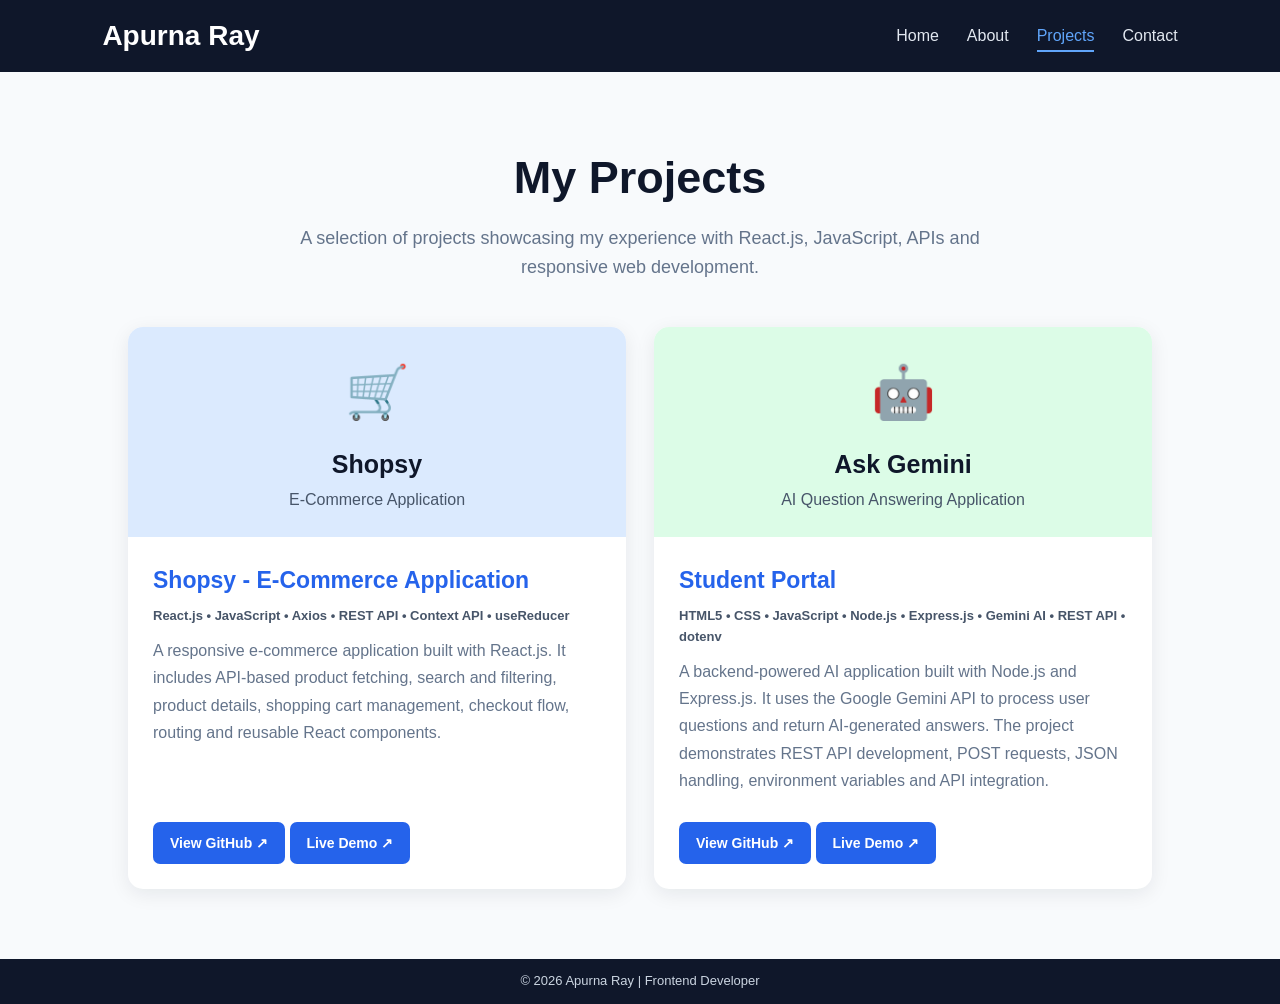
==== projects.html @ 20e0e90c "Initial portfolio" ====
<!DOCTYPE html>

<html lang="en">

<head>
    <meta charset="UTF-8">
    <meta name="viewport" content="width=device-width, initial-scale=1.0">


    <meta name="description" content="Projects by Apurna Ray - React.js, JavaScript and web development projects.">

    <meta name="author" content="Apurna Ray">

    <title>Projects | Apurna Ray</title>

    <link rel="stylesheet" href="css/style.css">


</head>

<body>


    <!-- Navigation -->
    <nav>
        <h1>Apurna Ray</h1>

        <ul>
            <li><a href="index.html">Home</a></li>
            <li><a href="about.html">About</a></li>
            <li><a href="projects.html" class="active">Projects</a></li>
            <li><a href="contact.html">Contact</a></li>
        </ul>
    </nav>


    <!-- Projects Section -->
    <section class="projects">

        <div class="projects-header">

            <h2>My Projects</h2>

            <p>
                A selection of projects showcasing my experience
                with React.js, JavaScript, APIs and responsive web development.
            </p>

        </div>


        <div class="project-container">


            <!-- PROJECT 1 -->
            <div class="project-card">

                <div class="project-preview ecommerce-preview">

                    <div class="preview-icon">🛒</div>

                    <h3>Shopsy</h3>

                    <p>E-Commerce Application</p>

                </div>


                <div class="project-content">

                    <h3>Shopsy - E-Commerce Application</h3>

                    <p class="tech-stack">
                        React.js • JavaScript • Axios • REST API • Context API • useReducer
                    </p>

                    <p>
                        A responsive e-commerce application built with React.js.
                        It includes API-based product fetching, search and filtering,
                        product details, shopping cart management, checkout flow,
                        routing and reusable React components.
                    </p>

                    <div class="project-links">

                        <a href="https://github.com/aparnaray06/Assesment" target="_blank" rel="noopener noreferrer"
                            class="project-btn">
                            View GitHub ↗
                        </a>

                        <a href="https://assesment-black-iota.vercel.app/" target="_blank" rel="noopener noreferrer"
                            class="project-btn">
                            Live Demo ↗ </a>

                    </div>

                </div>

            </div>

            <!-- PROJECT 2 -->
            <div class="project-card">

                <div class="project-preview portal-preview">

                    <div class="preview-icon">
                        🤖
                    </div>

                    <h3>Ask Gemini</h3>

                    <p>AI Question Answering Application</p>

                </div>


                <div class="project-content">

                    <h3>Student Portal</h3>

                    <p class="tech-stack">
                        HTML5 • CSS • JavaScript • Node.js • Express.js • Gemini AI • REST API • dotenv
                    </p>

                    <p>
                        A backend-powered AI application built with Node.js and Express.js.
                        It uses the Google Gemini API to process user questions and return
                        AI-generated answers. The project demonstrates REST API development,
                        POST requests, JSON handling, environment variables and API integration.
                    </p>

                    <div class="project-links">

                        <a href="https://github.com/aparnaray06/Ask-Gemini-Phase5-" target="_blank"
                            rel="noopener noreferrer" class="project-btn">
                            View GitHub ↗
                        </a>
                        <a href="https://ask-gemini-phase5-i412.onrender.com/" target="_blank" rel="noopener noreferrer"
                            class="project-btn">
                            Live Demo ↗ </a>

                    </div>

                </div>

            </div>


        </div>

    </section>


    <!-- Footer -->
    <footer>

        <p>
            &copy; 2026 Apurna Ray | Frontend Developer
        </p>

    </footer>


</body>

</html>
---- css/style.css ----
/* =========================
   RESET
========================= */

* {
    margin: 0;
    padding: 0;
    box-sizing: border-box;
}

html {
    scroll-behavior: smooth;
}

body {
    font-family: Arial, Helvetica, sans-serif;
    background: #f8fafc;
    color: #1e293b;
    line-height: 1.6;
    min-height: 100vh;

    display: flex;
    flex-direction: column;
}


/* =========================
   NAVBAR
========================= */

nav {
    width: 100%;
    height: 72px;

    background: #0f172a;

    display: flex;
    align-items: center;
    justify-content: space-between;

    padding: 0 8%;

    flex-shrink: 0;
}

nav h1 {
    color: white;
    font-size: 28px;
    font-weight: 700;
}

nav ul {
    display: flex;
    align-items: center;

    list-style: none;
    gap: 28px;
}

nav ul li a {
    position: relative;

    color: #e2e8f0;
    text-decoration: none;

    font-size: 16px;
    font-weight: 500;

    transition: 0.3s;
}

nav ul li a:hover {
    color: #60a5fa;
}

nav ul li a.active {
    color: #60a5fa;
}

nav ul li a.active::after {
    content: "";

    position: absolute;

    left: 0;
    bottom: -8px;

    width: 100%;
    height: 2px;

    background: #60a5fa;
}


/* =========================
   HOME / HERO
========================= */

.hero {
    width: 100%;

    display: flex;
    align-items: center;
    justify-content: space-between;

    gap: 70px;

    padding: 55px 10%;

    /*
       Navbar = 72px
       Footer ≈ 50px
       Hero takes remaining screen
    */
    min-height: calc(100vh - 122px);

    background: white;
}

.hero-text {
    max-width: 620px;
}

.intro {
    color: #2563eb !important;

    font-size: 20px !important;
    font-weight: 600;

    margin-bottom: 5px !important;
}

.hero-text h1 {
    color: #2563eb;

    font-size: 72px;
    line-height: 1.1;

    margin-bottom: 12px;
}

.hero-text h2 {
    color: #0f172a;

    font-size: 36px;
    line-height: 1.3;

    margin-bottom: 20px;
}

.hero-text h2 span {
    color: #64748b;

    font-size: 22px;
}

.hero-text > p {
    color: #64748b;

    font-size: 18px;
    line-height: 1.8;

    margin-bottom: 28px;
}


/* =========================
   HERO BUTTONS
========================= */

.hero-buttons {
    display: flex;
    align-items: center;
    gap: 12px;

    flex-wrap: wrap;
}

.btn {
    display: inline-block;

    background: #2563eb;
    color: white;

    text-decoration: none;

    padding: 12px 24px;

    border-radius: 7px;

    font-size: 15px;
    font-weight: 600;

    transition: 0.3s;
}

.btn:hover {
    background: #1d4ed8;

    transform: translateY(-2px);
}


/* SECONDARY BUTTON */

.secondary-btn {
    background: white;

    color: #2563eb;

    border: 2px solid #2563eb;
}

.secondary-btn:hover {
    background: #2563eb;
    color: white;
}


/* =========================
   SOCIAL LINKS
========================= */

.social-links {
    display: flex;

    gap: 22px;

    margin-top: 20px;
}

.social-links a {
    color: #2563eb;

    text-decoration: none;

    font-size: 14px;
    font-weight: 600;

    transition: 0.3s;
}

.social-links a:hover {
    color: #1d4ed8;
    text-decoration: underline;
}


/* =========================
   PROFILE IMAGE
========================= */

.hero-image {
    display: flex;
    justify-content: center;
    align-items: center;

    flex-shrink: 0;
}

.hero-image img {
    width: 310px;
    height: 310px;

    object-fit: cover;

    border-radius: 50%;

    border: 5px solid white;

    box-shadow:
        0 10px 30px rgba(15, 23, 42, 0.18);
}


/* =========================
   COMMON SECTION HEADING
========================= */

.section-heading {
    text-align: center;

    margin-bottom: 45px;
}

.section-heading h2 {
    color: #0f172a;

    font-size: 45px;

    margin-bottom: 10px;
}

.section-heading p {
    color: #64748b;

    font-size: 18px;

    max-width: 700px;

    margin: auto;
}


/* =========================
   ABOUT PAGE
========================= */

.about {
    width: 100%;

    padding: 70px 10%;

    min-height: calc(100vh - 122px);
}

.about-content {
    max-width: 850px;

    margin: 0 auto;
}

.about-content p {
    color: #64748b;

    font-size: 18px;

    line-height: 1.8;

    text-align: center;

    margin-bottom: 22px;
}


/* SUB HEADING */

.sub-heading {
    color: #0f172a;

    text-align: center;

    font-size: 35px;

    margin-top: 65px;
    margin-bottom: 30px;
}


/* =========================
   SKILLS
========================= */

.skills {
    display: flex;

    justify-content: center;
    align-items: stretch;

    flex-wrap: wrap;

    gap: 20px;
}

.skills-box {
    width: 155px;
    min-height: 155px;

    background: white;

    border-radius: 12px;

    padding: 22px 15px;

    display: flex;
    flex-direction: column;

    align-items: center;
    justify-content: center;

    text-align: center;

    box-shadow:
        0 5px 18px rgba(15, 23, 42, 0.08);

    transition: 0.3s;
}

.skills-box:hover {
    transform: translateY(-7px);

    box-shadow:
        0 12px 28px rgba(15, 23, 42, 0.14);
}

.skills-box img {
    width: 62px;
    height: 62px;

    object-fit: contain;

    margin-bottom: 12px;
}

.skills-box h3 {
    color: #334155;

    font-size: 16px;
}


/* =========================
   ADDITIONAL SKILLS
========================= */

.additional-skills {
    max-width: 850px;

    margin: 65px auto 0;

    padding: 32px;

    background: white;

    border-radius: 14px;

    box-shadow:
        0 5px 20px rgba(15, 23, 42, 0.07);
}

.additional-skills h2 {
    color: #0f172a;

    font-size: 30px;

    margin-bottom: 22px;
}

.additional-skills p {
    color: #64748b;

    margin-bottom: 13px;
}

.additional-skills strong {
    color: #2563eb;
}

.additional-skills span {
    color: #f59e0b;

    font-size: 13px;
}


/* =========================
   EXPERIENCE
========================= */

.experience {
    max-width: 850px;

    margin: 65px auto 0;
}

.experience > h2 {
    color: #0f172a;

    text-align: center;

    font-size: 35px;

    margin-bottom: 30px;
}

.experience-item {
    background: white;

    padding: 27px;

    margin-bottom: 22px;

    border-left: 4px solid #2563eb;

    border-radius: 10px;

    box-shadow:
        0 5px 20px rgba(15, 23, 42, 0.07);
}

.experience-item h3 {
    color: #2563eb;

    font-size: 22px;

    margin-bottom: 7px;
}

.experience-item p {
    color: #64748b;

    margin-bottom: 8px;
}


/* =========================
   PROJECTS PAGE
========================= */

.projects {
    width: 100%;

    padding: 70px 10%;

    min-height: calc(100vh - 122px);
}

.projects-header {
    text-align: center;

    margin-bottom: 45px;
}

.projects-header h2 {
    color: #0f172a;

    font-size: 45px;

    margin-bottom: 10px;
}

.projects-header p {
    color: #64748b;

    font-size: 18px;

    max-width: 700px;

    margin: auto;
}


/* PROJECT GRID */

.project-container {
    max-width: 1200px;

    margin: 0 auto;

    display: grid;

    grid-template-columns:
        repeat(auto-fit, minmax(300px, 1fr));

    gap: 28px;
}


/* PROJECT CARD */

.project-card {
    background: white;

    border-radius: 15px;

    overflow: hidden;

    display: flex;
    flex-direction: column;

    box-shadow:
        0 5px 20px rgba(15, 23, 42, 0.08);

    transition: 0.3s;
}

.project-card:hover {
    transform: translateY(-7px);

    box-shadow:
        0 15px 35px rgba(15, 23, 42, 0.14);
}


/* =========================
   PROJECT PREVIEW
========================= */

.project-preview {
    height: 210px;

    display: flex;
    flex-direction: column;

    align-items: center;
    justify-content: center;

    text-align: center;

    padding: 20px;
}

.ecommerce-preview {
    background: #dbeafe;
}

.context-preview {
    background: #ede9fe;
}

.portal-preview {
    background: #dcfce7;
}

.preview-icon {
    font-size: 52px;

    margin-bottom: 10px;
}

.project-preview h3 {
    color: #0f172a;

    font-size: 25px;

    margin-bottom: 3px;
}

.project-preview p {
    color: #475569;

    margin: 0;
}


/* =========================
   PROJECT CONTENT
========================= */

.project-content {
    padding: 25px;

    display: flex;
    flex-direction: column;

    flex: 1;
}

.project-content > h3 {
    color: #2563eb;

    font-size: 23px;

    margin-bottom: 8px;
}

.project-content p {
    color: #64748b;

    line-height: 1.7;

    margin-bottom: 10px;
}

.project-content .tech-stack {
    color: #475569;

    font-size: 13px;

    font-weight: 600;

    line-height: 1.6;
}


/* PROJECT BUTTON */

.project-links {
    margin-top: auto;

    padding-top: 18px;
}

.project-btn {
    display: inline-block;

    background: #2563eb;

    color: white !important;

    text-decoration: none;

    padding: 10px 17px;

    border-radius: 7px;

    font-size: 14px;

    font-weight: 600;

    transition: 0.3s;
}

.project-btn:hover {
    background: #1d4ed8;

    transform: translateY(-2px);
}


/* =========================
   CONTACT PAGE
========================= */

.contact {
    width: 100%;

    padding: 70px 10%;

    min-height: calc(100vh - 122px);
}


/* CONTACT INFO */

.contact-info {
    max-width: 900px;

    margin: 0 auto 55px;

    display: flex;

    justify-content: center;

    gap: 22px;

    flex-wrap: wrap;
}

.contact-item {
    background: white;

    min-width: 240px;

    padding: 25px;

    border-radius: 12px;

    text-align: center;

    box-shadow:
        0 5px 20px rgba(15, 23, 42, 0.08);
}

.contact-item h3 {
    color: #0f172a;

    margin-bottom: 8px;
}

.contact-item a {
    color: #2563eb;

    text-decoration: none;

    font-size: 14px;

    word-break: break-word;
}

.contact-item a:hover {
    text-decoration: underline;
}


/* =========================
   CONTACT FORM
========================= */

.contact-form {
    max-width: 650px;

    margin: 0 auto;

    background: white;

    padding: 35px;

    border-radius: 14px;

    box-shadow:
        0 5px 20px rgba(15, 23, 42, 0.08);
}

.contact-form h2 {
    color: #0f172a;

    text-align: center;

    font-size: 30px;

    margin-bottom: 25px;
}

form {
    width: 100%;

    display: flex;
    flex-direction: column;

    gap: 9px;
}

form label {
    color: #334155;

    font-size: 15px;

    font-weight: 600;

    margin-top: 8px;
}

input,
textarea {
    width: 100%;

    padding: 12px 14px;

    border: 1px solid #cbd5e1;

    border-radius: 8px;

    outline: none;

    font-family: inherit;

    font-size: 15px;

    transition: 0.3s;
}

textarea {
    min-height: 140px;

    resize: vertical;
}

input:focus,
textarea:focus {
    border-color: #2563eb;

    box-shadow:
        0 0 8px rgba(37, 99, 235, 0.15);
}

button {
    width: 100%;

    background: #2563eb;

    color: white;

    border: none;

    padding: 13px 20px;

    border-radius: 8px;

    cursor: pointer;

    font-size: 16px;

    font-weight: 600;

    margin-top: 15px;

    transition: 0.3s;
}

button:hover {
    background: #1d4ed8;

    transform: translateY(-1px);
}


/* =========================
   FOOTER
========================= */

footer {
    width: 100%;

    background: #0f172a;

    color: #cbd5e1;

    text-align: center;

    padding: 12px 20px;

    margin-top: auto;

    flex-shrink: 0;
}

footer p {
    margin: 0;

    font-size: 13px;
}


/* =========================
   TABLET
========================= */

@media (max-width: 900px) {

    nav {
        padding: 0 6%;
    }

    .hero {
        padding: 50px 7%;

        gap: 45px;
    }

    .hero-text h1 {
        font-size: 58px;
    }

    .hero-text h2 {
        font-size: 30px;
    }

    .hero-image img {
        width: 270px;
        height: 270px;
    }
}


/* =========================
   MOBILE
========================= */

@media (max-width: 768px) {

    /* NAVBAR */

    nav {
        height: auto;

        padding: 18px 6%;

        flex-direction: column;

        gap: 15px;

        text-align: center;
    }

    nav h1 {
        font-size: 27px;
    }

    nav ul {
        gap: 18px;

        flex-wrap: wrap;

        justify-content: center;
    }

    nav ul li a {
        font-size: 15px;
    }


    /* HERO */

    .hero {
        min-height: auto;

        padding: 55px 7%;

        flex-direction: column-reverse;

        text-align: center;

        gap: 35px;
    }

    .hero-text {
        max-width: 100%;
    }

    .hero-text h1 {
        font-size: 50px;
    }

    .hero-text h2 {
        font-size: 27px;
    }

    .hero-text h2 span {
        display: block;

        font-size: 19px;

        margin-top: 5px;
    }

    .hero-text > p {
        font-size: 17px;
    }


    /* BUTTONS */

    .hero-buttons {
        justify-content: center;
    }


    /* SOCIAL */

    .social-links {
        justify-content: center;
    }


    /* IMAGE */

    .hero-image img {
        width: 240px;
        height: 240px;
    }


    /* ABOUT */

    .about,
    .projects,
    .contact {
        min-height: auto;

        padding: 60px 7%;
    }

    .section-heading h2,
    .projects-header h2 {
        font-size: 38px;
    }

    .section-heading p,
    .projects-header p {
        font-size: 16px;
    }

    .about-content p {
        font-size: 17px;
    }


    /* SKILLS */

    .skills {
        gap: 15px;
    }

    .skills-box {
        width: 140px;

        min-height: 140px;
    }

    .skills-box img {
        width: 55px;
        height: 55px;
    }


    /* ADDITIONAL SKILLS */

    .additional-skills {
        padding: 25px;

        margin-top: 55px;
    }


    /* EXPERIENCE */

    .experience {
        margin-top: 55px;
    }

    .experience-item {
        padding: 22px;
    }


    /* PROJECTS */

    .project-container {
        grid-template-columns: 1fr;
    }

    .project-preview {
        height: 200px;
    }


    /* CONTACT */

    .contact-info {
        flex-direction: column;

        align-items: stretch;
    }

    .contact-item {
        width: 100%;
    }

    .contact-form {
        padding: 25px;
    }
}


/* =========================
   SMALL MOBILE
========================= */

@media (max-width: 480px) {

    nav ul {
        gap: 13px;
    }

    nav ul li a {
        font-size: 14px;
    }


    .hero {
        padding: 45px 6%;
    }

    .hero-text h1 {
        font-size: 42px;
    }

    .hero-text h2 {
        font-size: 23px;
    }

    .hero-text h2 span {
        font-size: 17px;
    }

    .hero-text > p {
        font-size: 16px;
    }


    .hero-image img {
        width: 210px;
        height: 210px;
    }


    .hero-buttons {
        flex-direction: column;

        width: 100%;
    }

    .btn {
        width: 100%;

        text-align: center;
    }


    .section-heading h2,
    .projects-header h2 {
        font-size: 34px;
    }


    .skills-box {
        width: 100%;

        max-width: 260px;
    }


    .project-preview {
        height: 190px;
    }


    .contact-form {
        padding: 20px;
    }


    footer {
        padding: 11px 15px;
    }

    footer p {
        font-size: 12px;
    }
}
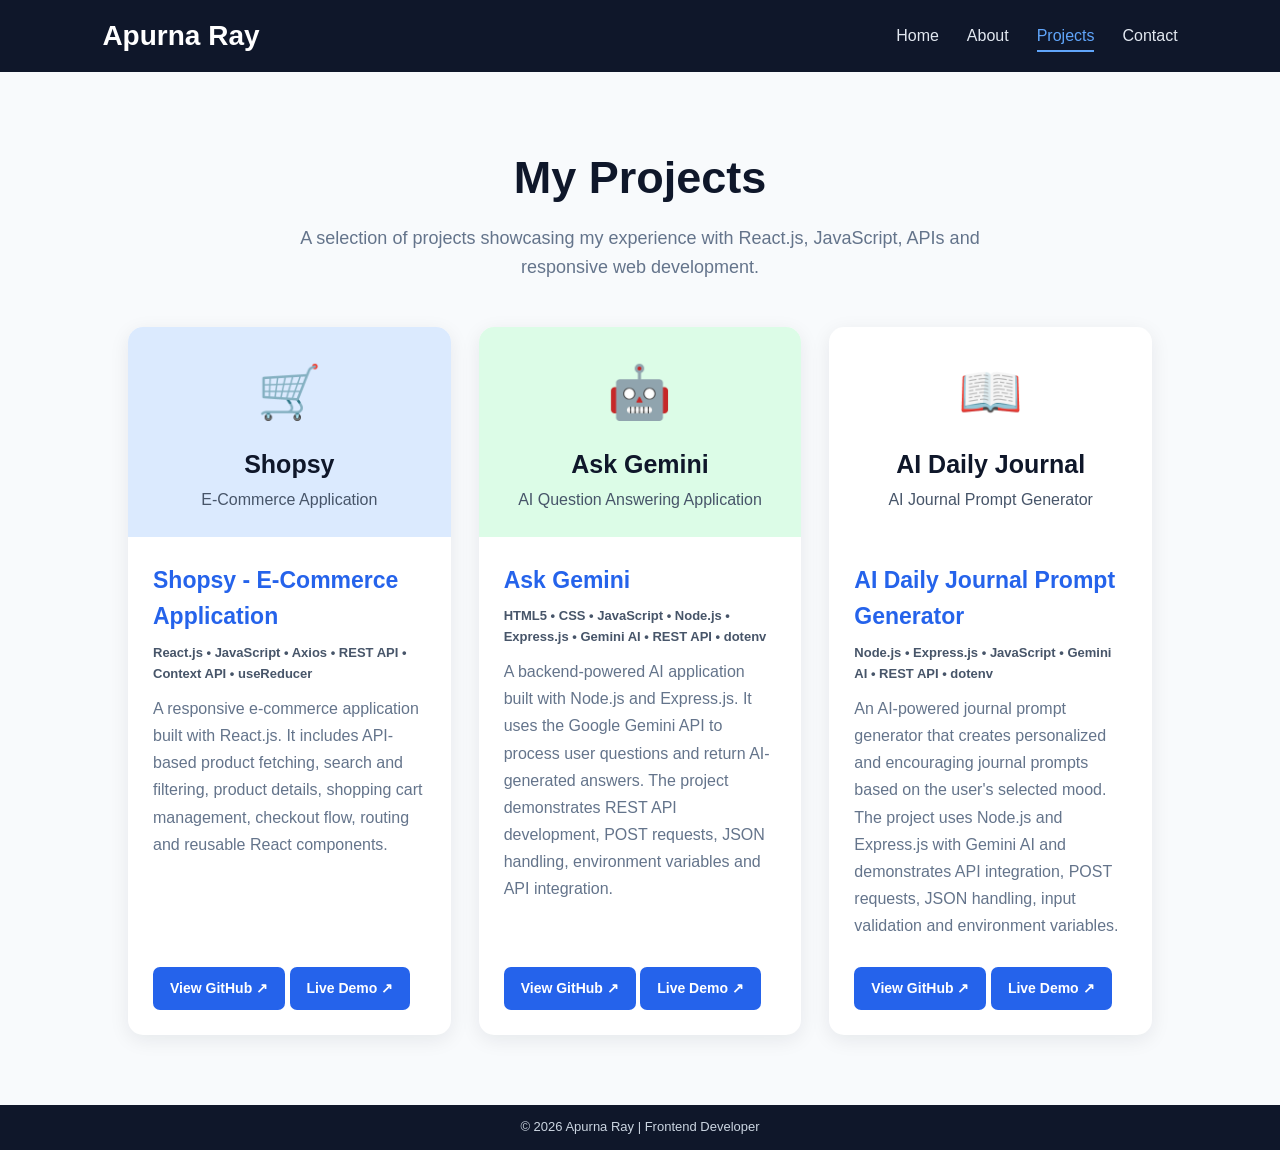
==== commit d034a4db: "Add AI Daily Journal project" ====
--- a/projects.html
+++ b/projects.html
@@ -116,7 +116,7 @@
 
                 <div class="project-content">
 
-                    <h3>Student Portal</h3>
+                    <h3>Ask Gemini</h3>
 
                     <p class="tech-stack">
                         HTML5 • CSS • JavaScript • Node.js • Express.js • Gemini AI • REST API • dotenv
@@ -144,6 +144,55 @@
                 </div>
 
             </div>
+            <!-- PROJECT 3 -->
+            <div class="project-card">
+
+                <div class="project-preview journal-preview">
+
+                    <div class="preview-icon">
+                        📖
+                    </div>
+
+                    <h3>AI Daily Journal</h3>
+
+                    <p>AI Journal Prompt Generator</p>
+
+                </div>
+
+
+                <div class="project-content">
+
+                    <h3>AI Daily Journal Prompt Generator</h3>
+
+                    <p class="tech-stack">
+                        Node.js • Express.js • JavaScript • Gemini AI • REST API • dotenv
+                    </p>
+
+                    <p>
+                        An AI-powered journal prompt generator that creates personalized
+                        and encouraging journal prompts based on the user's selected mood.
+                        The project uses Node.js and Express.js with Gemini AI and
+                        demonstrates API integration, POST requests, JSON handling,
+                        input validation and environment variables.
+                    </p>
+
+                    <div class="project-links">
+
+                        <a href="https://github.com/aparnaray06/Promt-Generator" target="_blank" rel="noopener noreferrer"
+                            class="project-btn">
+                            View GitHub ↗
+                        </a>
+
+                        <a href="https://journal-promt-generator.onrender.com/" target="_blank"
+                            rel="noopener noreferrer" class="project-btn">
+                            Live Demo ↗
+                        </a>
+
+                    </div>
+
+                </div>
+
+            </div>
 
 
         </div>
